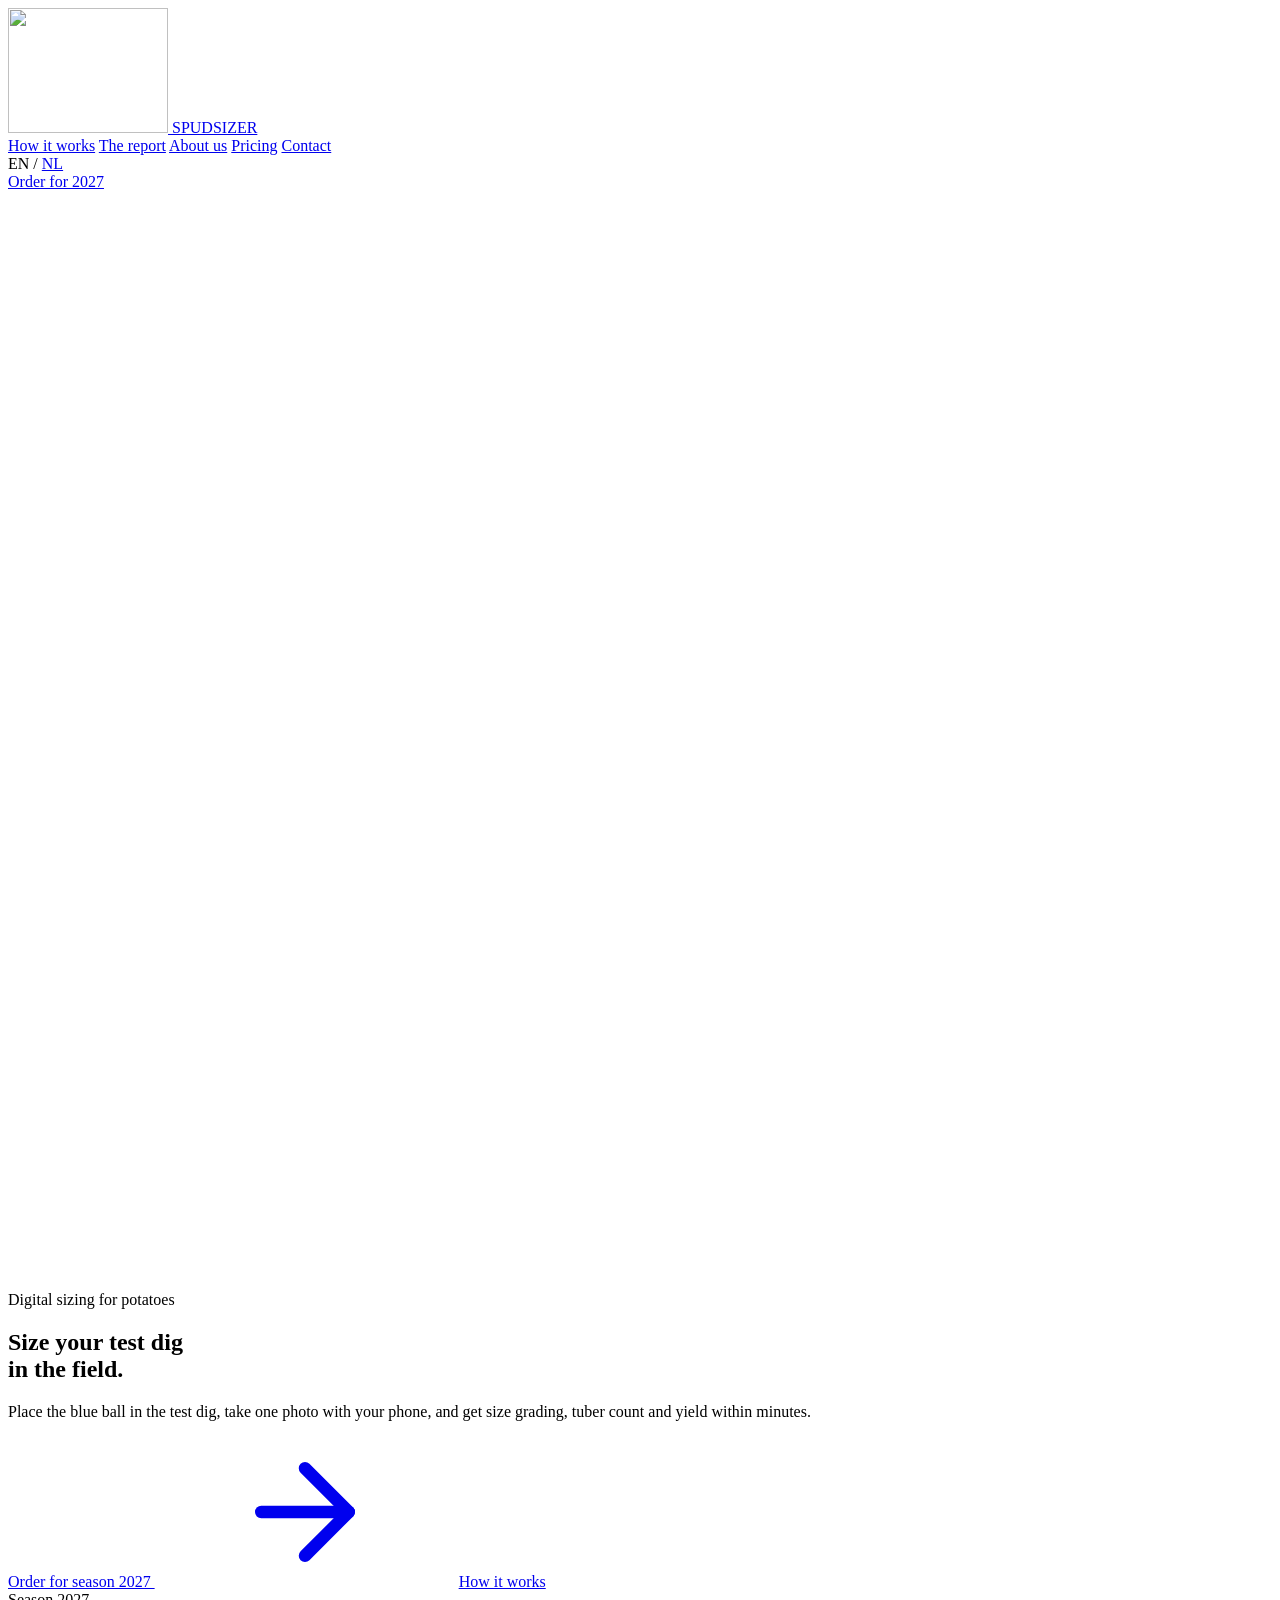
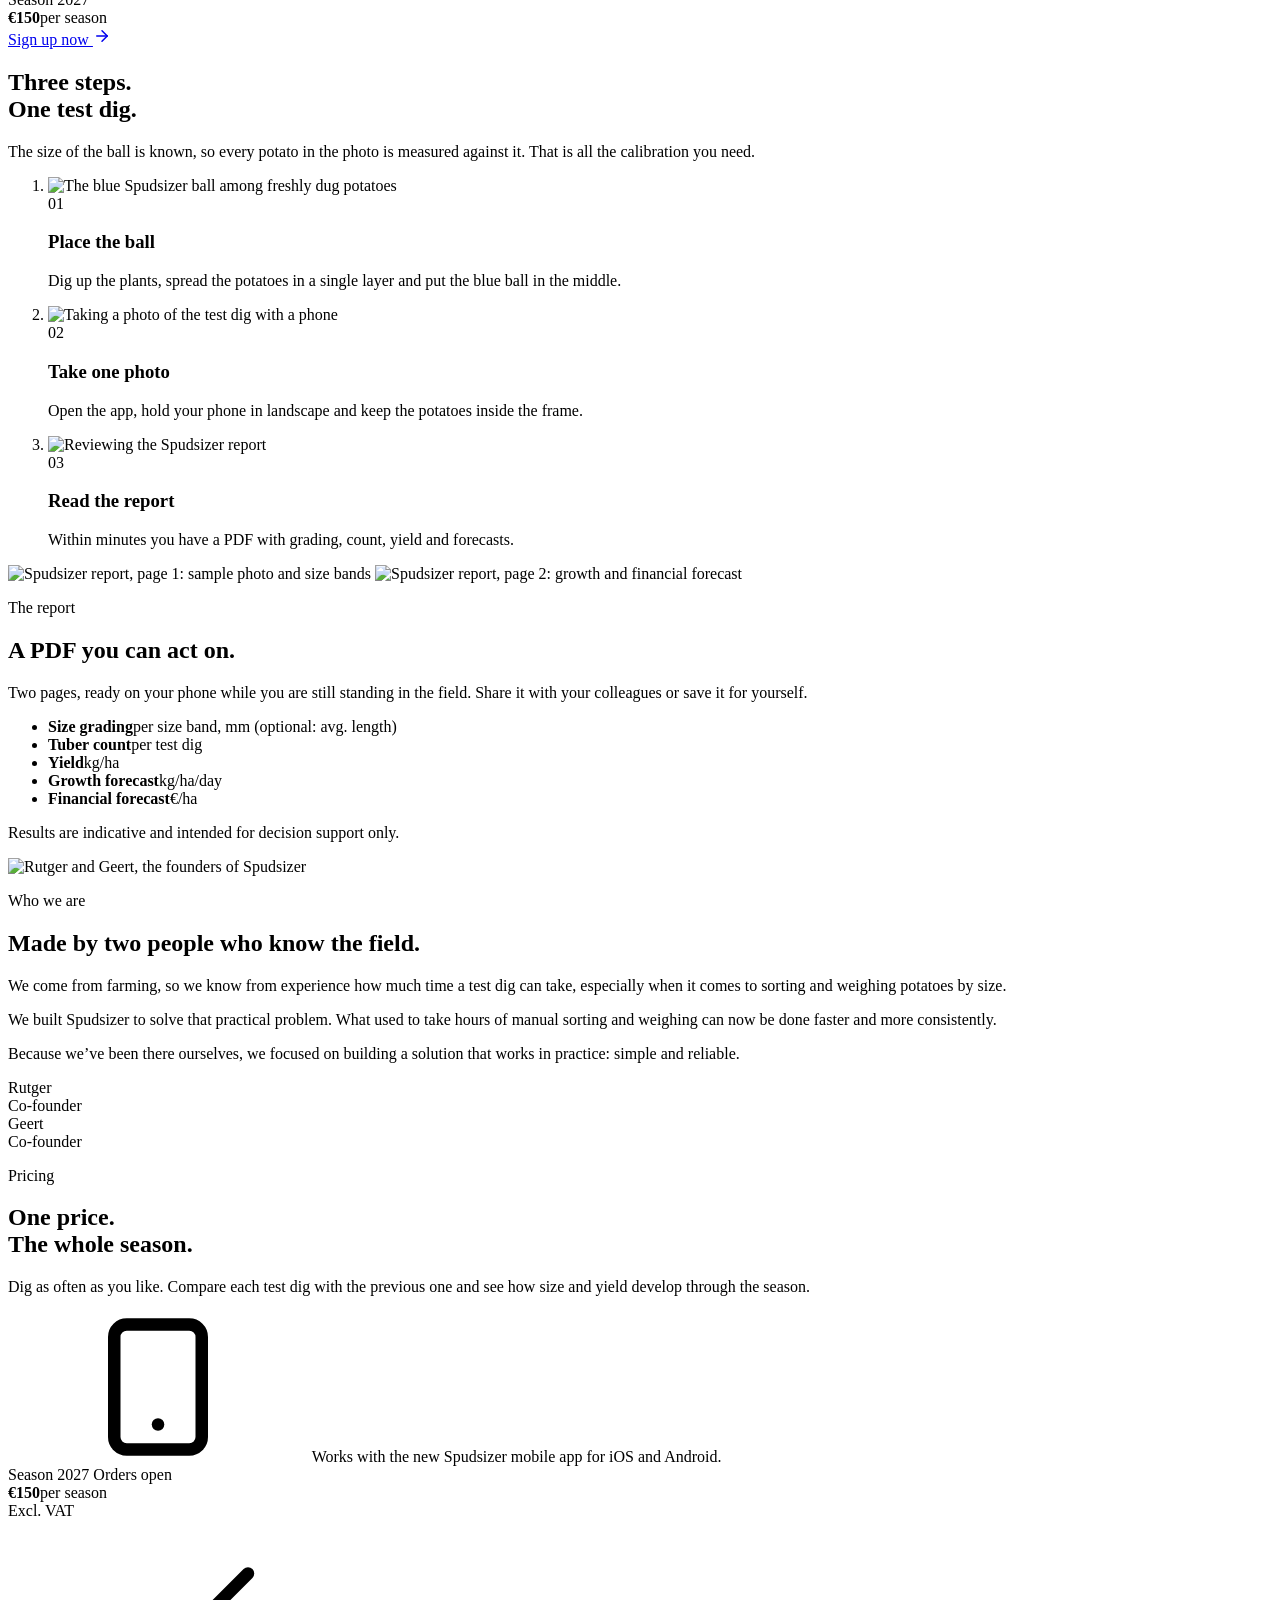
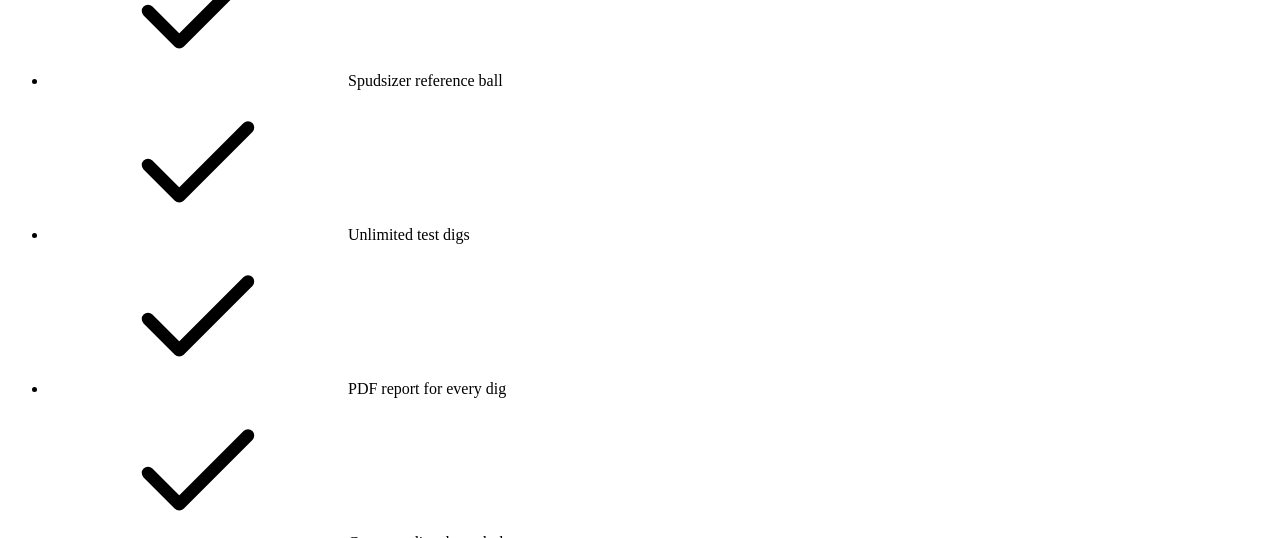
==== index.html @ 6cf3e91f "Added web files unzipped" ====
<!DOCTYPE html>
<html lang="en">
<head>
<meta charset="utf-8">
<meta name="viewport" content="width=device-width, initial-scale=1">
<title>Spudsizer – Size your test dig in the field</title>
<meta name="description" content="Place the blue ball in the test dig, take one photo with your phone, and get size grading, tuber count and yield within minutes. €150 per season.">
<link rel="canonical" href="https://www.spudsizer.com/">
<meta name="theme-color" content="#0B1C2D">

<!-- Link previews (WhatsApp, LinkedIn, etc.) -->
<meta property="og:type" content="website">
<meta property="og:url" content="https://www.spudsizer.com/">
<meta property="og:title" content="Spudsizer – Size your test dig in the field">
<meta property="og:description" content="One photo with the blue ball gives you size grading, tuber count and yield within minutes.">
<meta property="og:image" content="https://www.spudsizer.com/assets/og-image.jpg">
<meta name="twitter:card" content="summary_large_image">

<link rel="icon" type="image/png" href="favicon.png">
<link rel="apple-touch-icon" href="apple-touch-icon.png">

<link rel="preload" href="assets/fonts/poppins-extrabold.woff2" as="font" type="font/woff2" crossorigin>
<link rel="preload" href="assets/fonts/poppins-regular.woff2" as="font" type="font/woff2" crossorigin>
<link rel="preload" as="image" href="assets/img/hero-balls-in-field.webp" imagesrcset="assets/img/hero-balls-in-field-800.webp 800w, assets/img/hero-balls-in-field.webp 1616w" imagesizes="100vw">
<link rel="stylesheet" href="assets/css/site.css">

<!-- Cloudflare Turnstile (bot check on the sign-up form) -->
<script src="https://challenges.cloudflare.com/turnstile/v0/api.js?render=explicit&onload=onTurnstileLoad" async defer></script>
<script src="assets/js/site.js" defer></script>
</head>
<body>

<!-- Icons (Lucide) -->
<svg width="0" height="0" style="position:absolute" aria-hidden="true">
  <symbol id="i-arrow-right" viewBox="0 0 24 24" fill="none" stroke="currentColor" stroke-width="2" stroke-linecap="round" stroke-linejoin="round"><path d="M5 12h14"/><path d="m12 5 7 7-7 7"/></symbol>
  <symbol id="i-check" viewBox="0 0 24 24" fill="none" stroke="currentColor" stroke-width="2" stroke-linecap="round" stroke-linejoin="round"><path d="M20 6 9 17l-5-5"/></symbol>
  <symbol id="i-mail" viewBox="0 0 24 24" fill="none" stroke="currentColor" stroke-width="2" stroke-linecap="round" stroke-linejoin="round"><path d="m22 7-8.991 5.727a2 2 0 0 1-2.009 0L2 7"/><rect x="2" y="4" width="20" height="16" rx="2"/></symbol>
  <symbol id="i-phone" viewBox="0 0 24 24" fill="none" stroke="currentColor" stroke-width="2" stroke-linecap="round" stroke-linejoin="round"><path d="M13.832 16.568a1 1 0 0 0 1.213-.303l.355-.465A2 2 0 0 1 17 15h3a2 2 0 0 1 2 2v3a2 2 0 0 1-2 2A18 18 0 0 1 2 4a2 2 0 0 1 2-2h3a2 2 0 0 1 2 2v3a2 2 0 0 1-.8 1.6l-.468.351a1 1 0 0 0-.292 1.233 14 14 0 0 0 6.392 6.384"/></symbol>
  <symbol id="i-smartphone" viewBox="0 0 24 24" fill="none" stroke="currentColor" stroke-width="2" stroke-linecap="round" stroke-linejoin="round"><rect width="14" height="20" x="5" y="2" rx="2" ry="2"/><path d="M12 18h.01"/></symbol>
</svg>

<header class="site-header">
  <div class="container">
    <a href="#top" class="logo" aria-label="Spudsizer home">
      <img src="assets/img/logo-mark.webp" alt="" width="160" height="125">
      <span class="logo-word">SPUDSIZER</span>
    </a>
    <nav class="site-nav" aria-label="Main">
      <div class="nav-links">
        <a href="#how">How it works</a>
        <a href="#report">The report</a>
        <a href="#about">About us</a>
        <a href="#pricing">Pricing</a>
        <a href="#signup">Contact</a>
      </div>
      <div class="nav-actions">
        <div class="lang">
          <span aria-current="true">EN</span>
          <span class="sep" aria-hidden="true">/</span>
          <a href="https://spudsizer.nl" hreflang="nl" lang="nl">NL</a>
        </div>
        <a href="#pricing" class="btn btn-primary header-cta">Order for 2027</a>
      </div>
    </nav>
  </div>
</header>

<main>
  <section id="top" class="hero">
    <img class="hero-img"
         src="assets/img/hero-balls-in-field.webp"
         srcset="assets/img/hero-balls-in-field-800.webp 800w, assets/img/hero-balls-in-field.webp 1616w"
         sizes="100vw" width="1616" height="1080" fetchpriority="high"
         alt="Spudsizer reference balls in a test dig next to a phone and spade">
    <div class="hero-shade"></div>
    <div class="container hero-content">
      <p class="eyebrow">Digital sizing for potatoes</p>
      <h1>Size your test dig<br>in the field.</h1>
      <p class="hero-text">Place the blue ball in the test dig, take one photo with your phone, and get size grading, tuber count and yield within minutes.</p>
      <div class="hero-ctas">
        <a href="#pricing" class="btn btn-primary btn-lg">Order for season 2027 <svg class="icon"><use href="#i-arrow-right"/></svg></a>
        <a href="#how" class="btn btn-light btn-lg">How it works</a>
      </div>
    </div>
    <div class="price-tag">
      <div>
        <div class="price-tag-label">Season 2027</div>
        <div class="price-tag-amount"><strong>€150</strong><span>per season</span></div>
      </div>
      <a href="#signup">Sign up now <svg class="icon" style="width:18px;height:18px"><use href="#i-arrow-right"/></svg></a>
    </div>
  </section>

  <section id="how" class="section">
    <div class="container">
      <div class="how-head">
        <h2 class="h2">Three steps.<br>One test dig.</h2>
        <p class="lead">The size of the ball is known, so every potato in the photo is measured against it. That is all the calibration you need.</p>
      </div>
      <ol class="steps">
        <li class="step">
          <div class="step-img"><img src="assets/img/step-place-the-ball.webp" width="1000" height="1414" loading="lazy" style="object-position:center 55%" alt="The blue Spudsizer ball among freshly dug potatoes"></div>
          <div class="step-body">
            <span class="step-num">01</span>
            <div>
              <h3>Place the ball</h3>
              <p>Dig up the plants, spread the potatoes in a single layer and put the blue ball in the middle.</p>
            </div>
          </div>
        </li>
        <li class="step">
          <div class="step-img"><img src="assets/img/step-take-photo.webp" width="1000" height="668" loading="lazy" style="object-position:center 40%" alt="Taking a photo of the test dig with a phone"></div>
          <div class="step-body">
            <span class="step-num">02</span>
            <div>
              <h3>Take one photo</h3>
              <p>Open the app, hold your phone in landscape and keep the potatoes inside the frame.</p>
            </div>
          </div>
        </li>
        <li class="step">
          <div class="step-img"><img src="assets/img/step-read-report.webp" width="1000" height="669" loading="lazy" style="object-position:center 40%" alt="Reviewing the Spudsizer report"></div>
          <div class="step-body">
            <span class="step-num">03</span>
            <div>
              <h3>Read the report</h3>
              <p>Within minutes you have a PDF with grading, count, yield and forecasts.</p>
            </div>
          </div>
        </li>
      </ol>
    </div>
  </section>

  <section id="report" class="section section-grey">
    <div class="container split">
      <div class="report-pages">
        <img src="assets/img/report-page-1.webp" width="900" height="1273" loading="lazy" alt="Spudsizer report, page 1: sample photo and size bands">
        <img src="assets/img/report-page-2.webp" width="900" height="1273" loading="lazy" alt="Spudsizer report, page 2: growth and financial forecast">
      </div>
      <div class="report-copy">
        <p class="eyebrow">The report</p>
        <h2 class="h2">A PDF you can act on.</h2>
        <p class="lead">Two pages, ready on your phone while you are still standing in the field. Share it with your colleagues or save it for yourself.</p>
        <ul class="report-list">
          <li><strong>Size grading</strong><span>per size band, mm (optional: avg. length)</span></li>
          <li><strong>Tuber count</strong><span>per test dig</span></li>
          <li><strong>Yield</strong><span>kg/ha</span></li>
          <li><strong>Growth forecast</strong><span>kg/ha/day</span></li>
          <li><strong>Financial forecast</strong><span>€/ha</span></li>
        </ul>
        <p class="disclaimer">Results are indicative and intended for decision support only.</p>
      </div>
    </div>
  </section>

  <section id="about" class="section">
    <div class="container split">
      <div class="about-photo">
        <img src="assets/img/about-rutger-geert.webp" width="1152" height="770" loading="lazy" alt="Rutger and Geert, the founders of Spudsizer">
      </div>
      <div class="about-copy">
        <p class="eyebrow">Who we are</p>
        <h2 class="h2">Made by two people who know the field.</h2>
        <div class="lead">
          <p>We come from farming, so we know from experience how much time a test dig can take, especially when it comes to sorting and weighing potatoes by size.</p>
          <p>We built Spudsizer to solve that practical problem. What used to take hours of manual sorting and weighing can now be done faster and more consistently.</p>
          <p>Because we’ve been there ourselves, we focused on building a solution that works in practice: simple and reliable.</p>
        </div>
        <div class="founders">
          <div><div class="founder-name">Rutger</div><div class="founder-role">Co-founder</div></div>
          <div><div class="founder-name">Geert</div><div class="founder-role">Co-founder</div></div>
        </div>
      </div>
    </div>
  </section>

  <section id="pricing" class="section section-navy">
    <div class="container pricing-grid">
      <div class="pricing-intro">
        <div>
          <p class="eyebrow">Pricing</p>
          <h2 class="h2">One price.<br>The whole season.</h2>
          <p class="lead">Dig as often as you like. Compare each test dig with the previous one and see how size and yield develop through the season.</p>
        </div>
        <div class="app-note">
          <svg class="icon"><use href="#i-smartphone"/></svg>
          <span>Works with the new Spudsizer mobile app for iOS and Android.</span>
        </div>
      </div>
      <div class="price-card">
        <div class="price-card-top">
          <span class="price-card-season">Season 2027</span>
          <span class="badge">Orders open</span>
        </div>
        <div class="price-card-amount"><strong>€150</strong><span>per season</span></div>
        <div class="vat">Excl. VAT</div>
        <ul class="perks">
          <li><span class="tick"><svg class="icon"><use href="#i-check"/></svg></span>Spudsizer reference ball</li>
          <li><span class="tick"><svg class="icon"><use href="#i-check"/></svg></span>Unlimited test digs</li>
          <li><span class="tick"><svg class="icon"><use href="#i-check"/></svg></span>PDF report for every dig</li>
          <li><span class="tick"><svg class="icon"><use href="#i-check"/></svg></span>Compare digs through the season</li>
        </ul>
        <a href="#signup" class="btn btn-primary btn-lg">Order for season 2027 <svg class="icon"><use href="#i-arrow-right"/></svg></a>
      </div>
    </div>
  </section>

  <section id="signup" class="section">
    <div class="container signup-grid">
      <div class="signup-copy">
        <p class="eyebrow">Sign up</p>
        <h2 class="h2">Leave your details. We'll call you.</h2>
        <p class="lead">Fill in the form to order for season 2027 or to ask a question first. We get back to you within two working days.</p>
        <div class="contact-links">
          <a href="mailto:info@spudsizer.nl"><span class="round-icon"><svg class="icon"><use href="#i-mail"/></svg></span>info@spudsizer.nl</a>
          <a href="tel:+31683628932"><span class="round-icon"><svg class="icon"><use href="#i-phone"/></svg></span>+31 6 83628932</a>
        </div>
      </div>

      <div class="form-panel">
        <form id="lead-form" class="lead-form" novalidate>
          <div class="field-row">
            <div class="field"><label for="f-name">Name</label><input id="f-name" name="name" type="text" autocomplete="name" placeholder="Jan de Vries" required></div>
            <div class="field"><label for="f-company">Farm or company</label><input id="f-company" name="company" type="text" autocomplete="organization" placeholder="De Vries Akkerbouw"></div>
            <div class="field"><label for="f-phone">Phone</label><input id="f-phone" name="phone" type="tel" autocomplete="tel" inputmode="tel" placeholder="+31 6 12345678"></div>
            <div class="field"><label for="f-email">Email</label><input id="f-email" name="email" type="email" autocomplete="email" inputmode="email" placeholder="jan@example.com" required></div>
          </div>
          <div class="field"><label for="f-message">Message (optional)</label><textarea id="f-message" name="message" rows="4" placeholder="Number of seasons, questions, best time to call"></textarea></div>

          <!-- Honeypot: hidden from people, bots fill it in -->
          <div class="hp-field" aria-hidden="true"><label for="f-website">Website</label><input id="f-website" name="website" type="text" tabindex="-1" autocomplete="off"></div>

          <!-- Turnstile checkbox is rendered here -->
          <div id="turnstile" class="turnstile-box"></div>

          <button type="submit" class="btn btn-primary submit-btn">Send <svg class="icon"><use href="#i-arrow-right"/></svg></button>
          <p class="form-error" role="alert"></p>
          <p class="privacy-note">We only use your details to contact you about Spudsizer.</p>
        </form>

        <div id="lead-thanks" class="thanks" hidden tabindex="-1">
          <span class="thanks-icon"><svg class="icon"><use href="#i-check"/></svg></span>
          <h3>Thank you.</h3>
          <p>We have received your details and will contact you within two working days.</p>
        </div>
      </div>
    </div>
  </section>
</main>

<footer class="site-footer">
  <div class="container">
    <div class="footer-top">
      <a href="#top" class="logo" aria-label="Spudsizer home">
        <img src="assets/img/logo-mark.webp" alt="" width="160" height="125" loading="lazy">
        <span><span class="logo-word" style="display:block">SPUDSIZER</span><span class="logo-tagline" style="display:block">Fast field sizing</span></span>
      </a>
      <nav class="footer-links" aria-label="Footer">
        <a href="#how">How it works</a>
        <a href="#report">The report</a>
        <a href="#about">About us</a>
        <a href="#pricing">Pricing</a>
        <a href="#signup">Contact</a>
        <a href="https://spudsizer.nl" hreflang="nl" lang="nl">Nederlands</a>
      </nav>
    </div>
    <div class="footer-bottom">
      <span>© 2026 Spudsizer · Digital sizing for seed potatoes</span>
      <a href="mailto:info@spudsizer.nl">info@spudsizer.nl</a>
    </div>
  </div>
</footer>

</body>
</html>
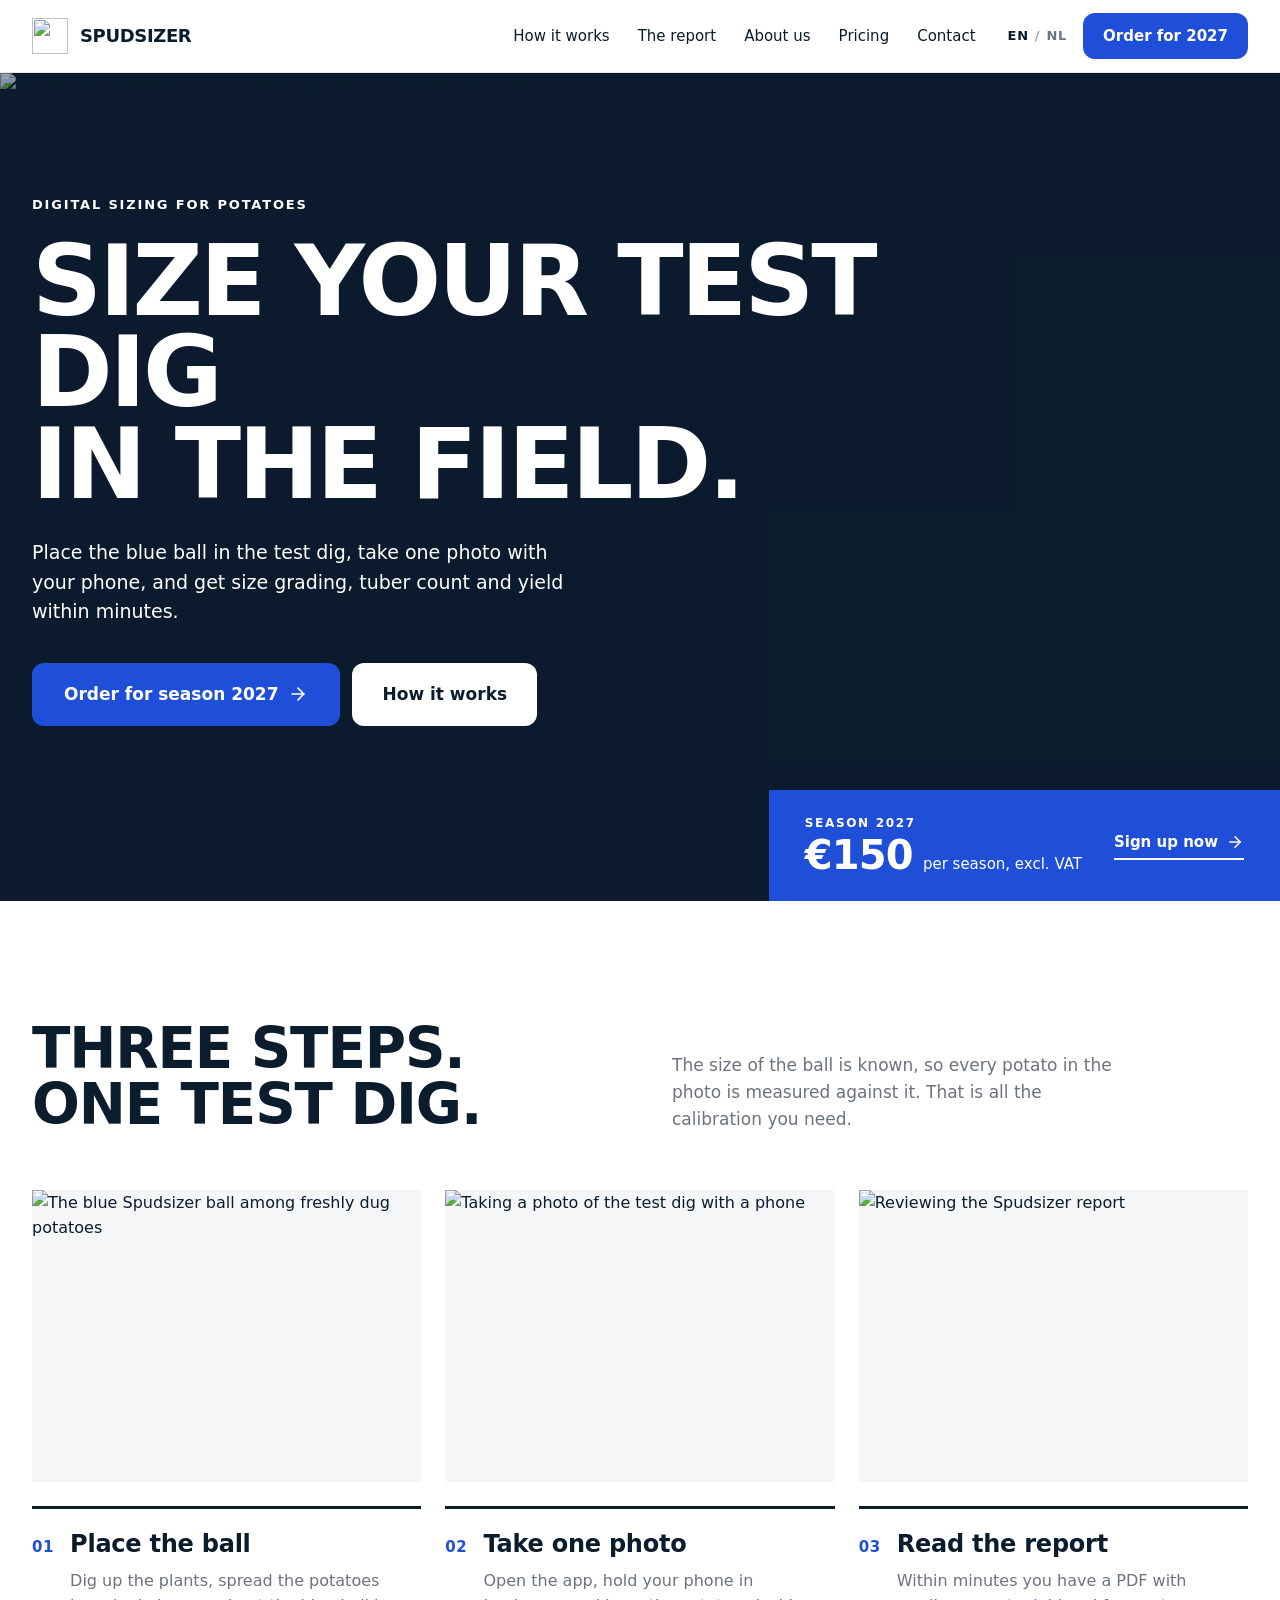
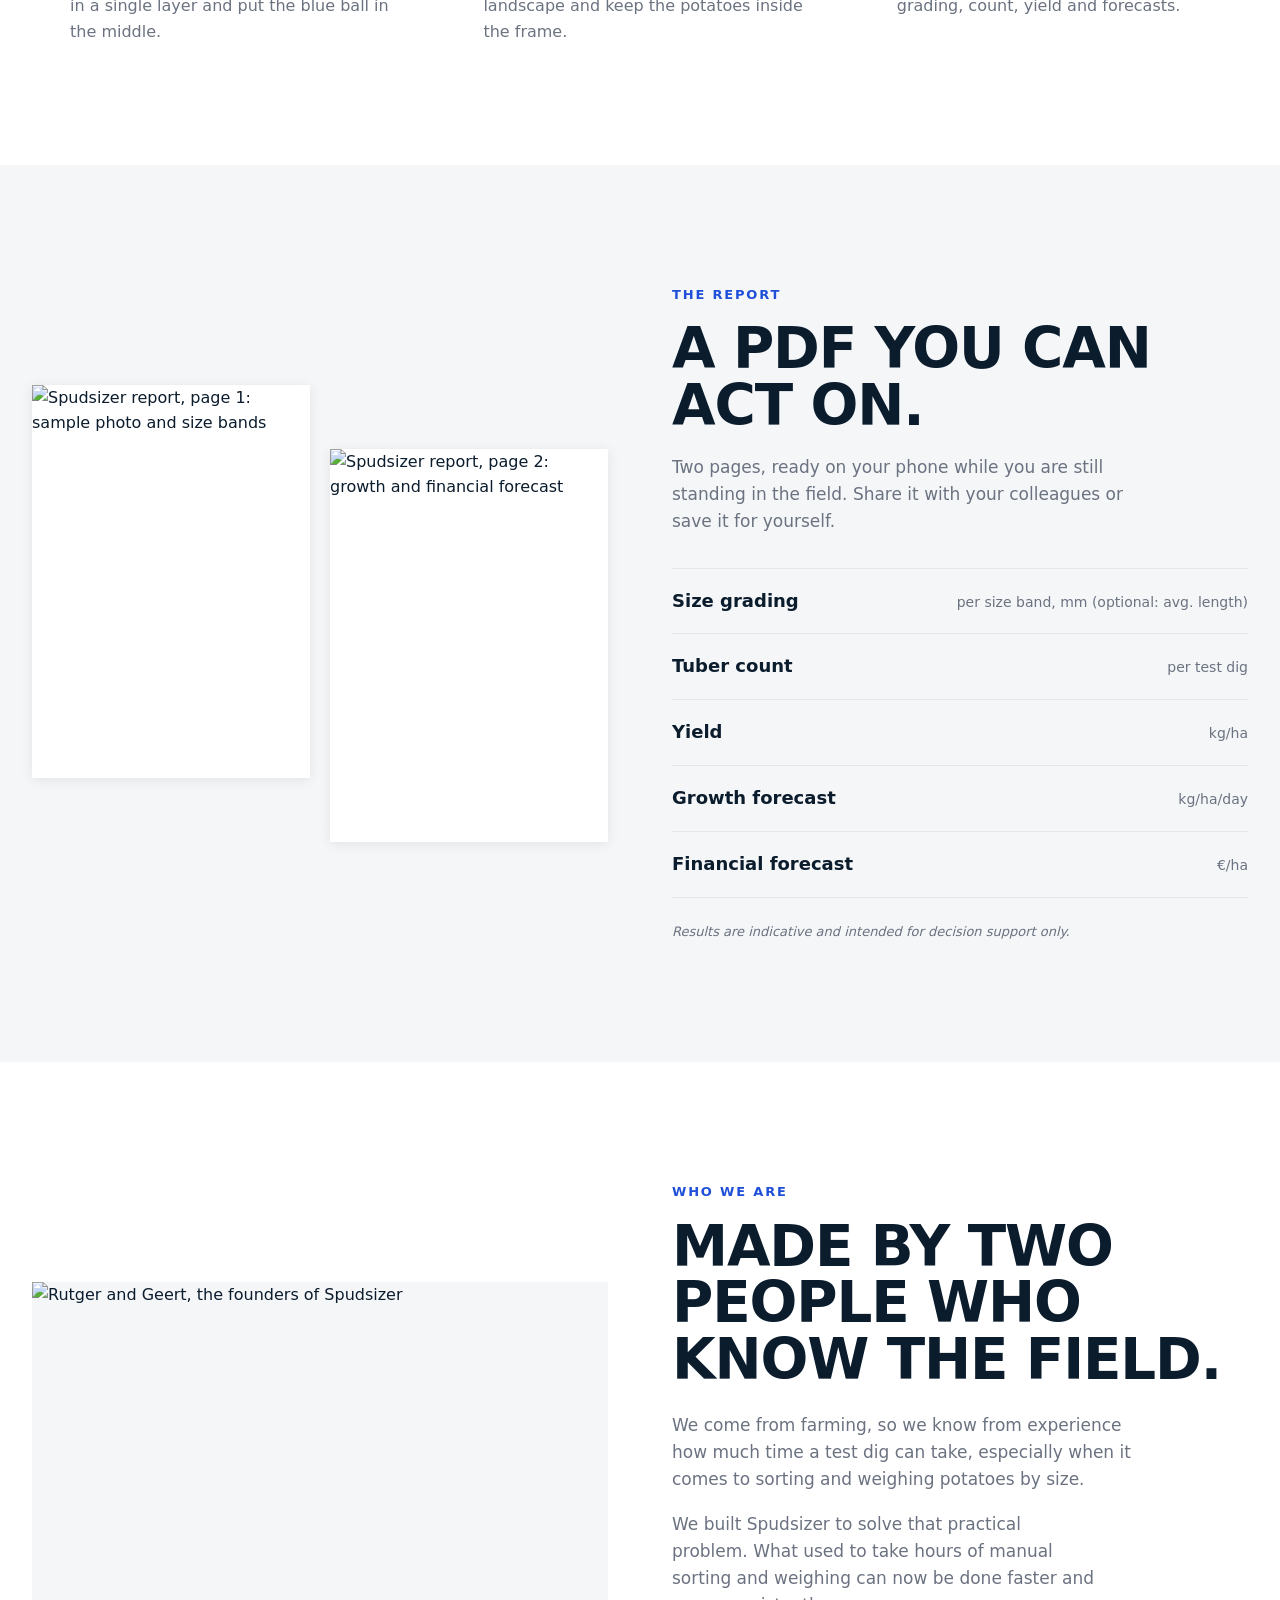
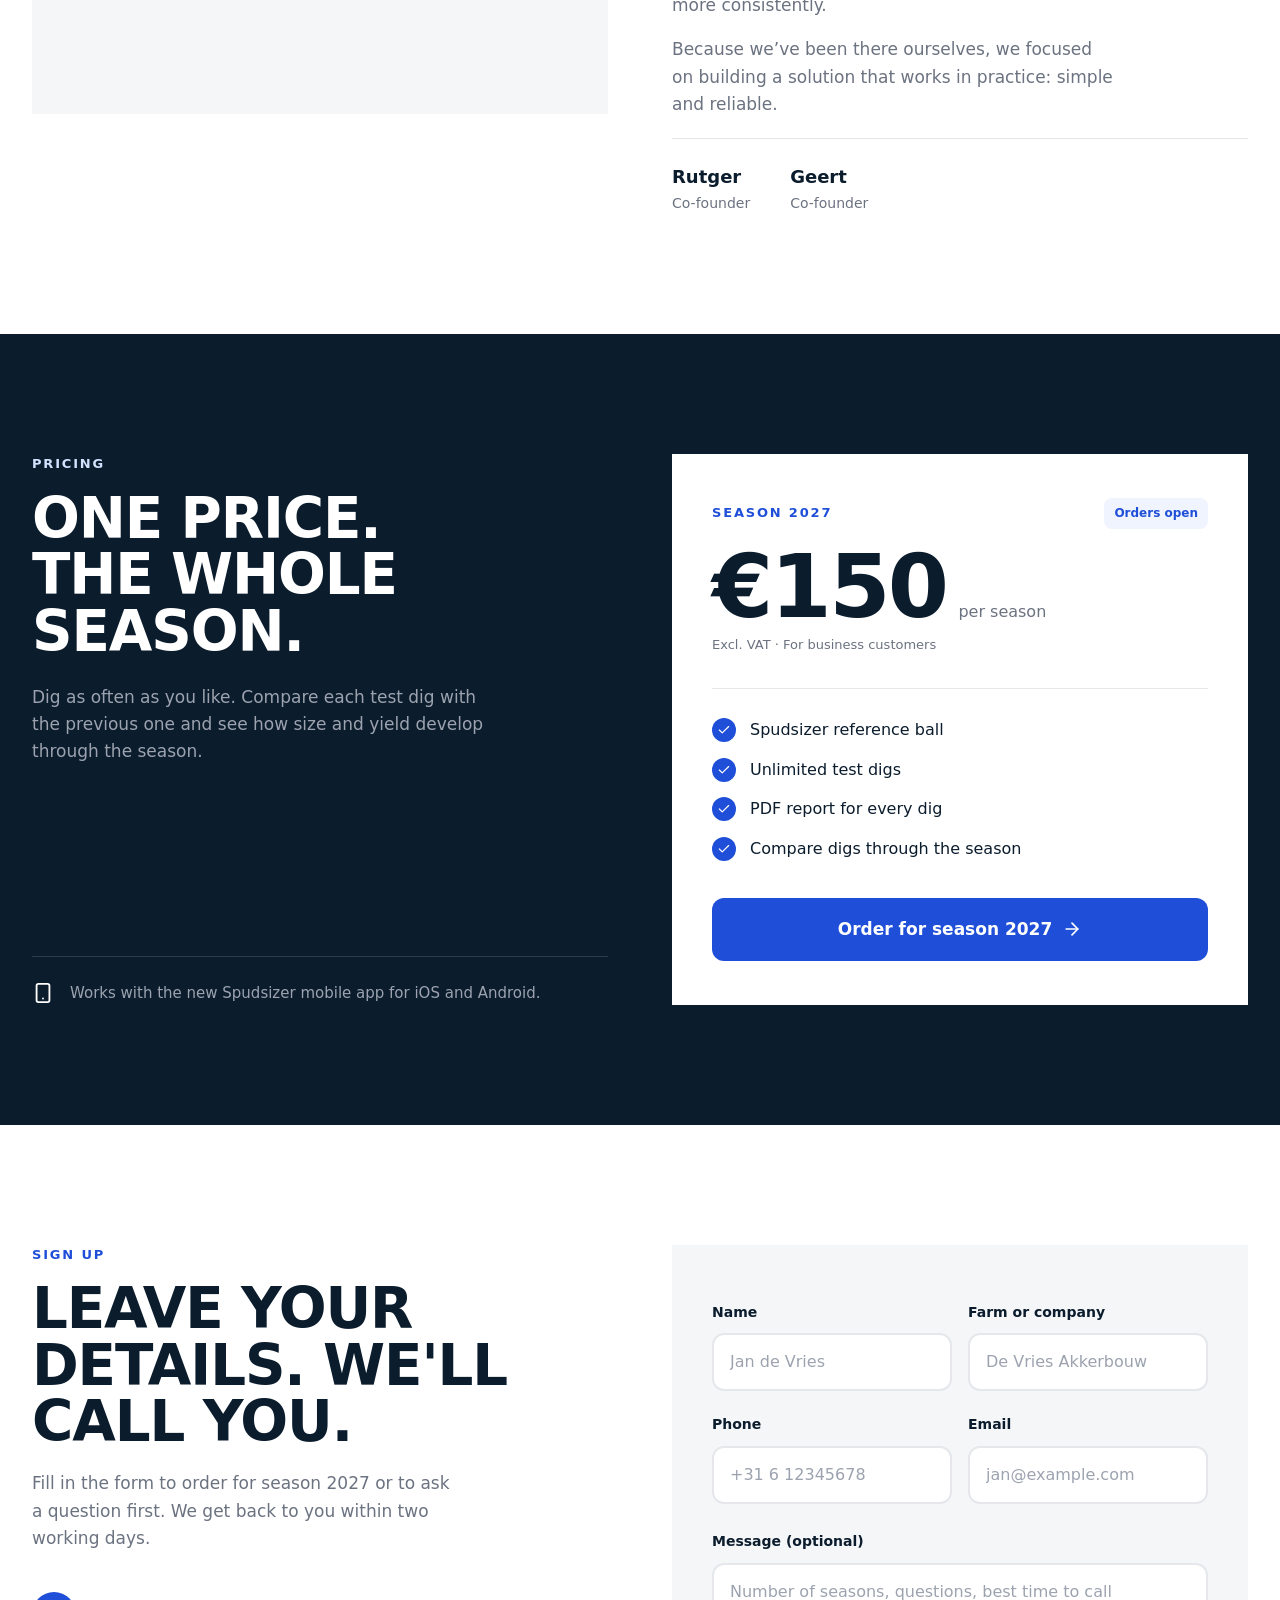
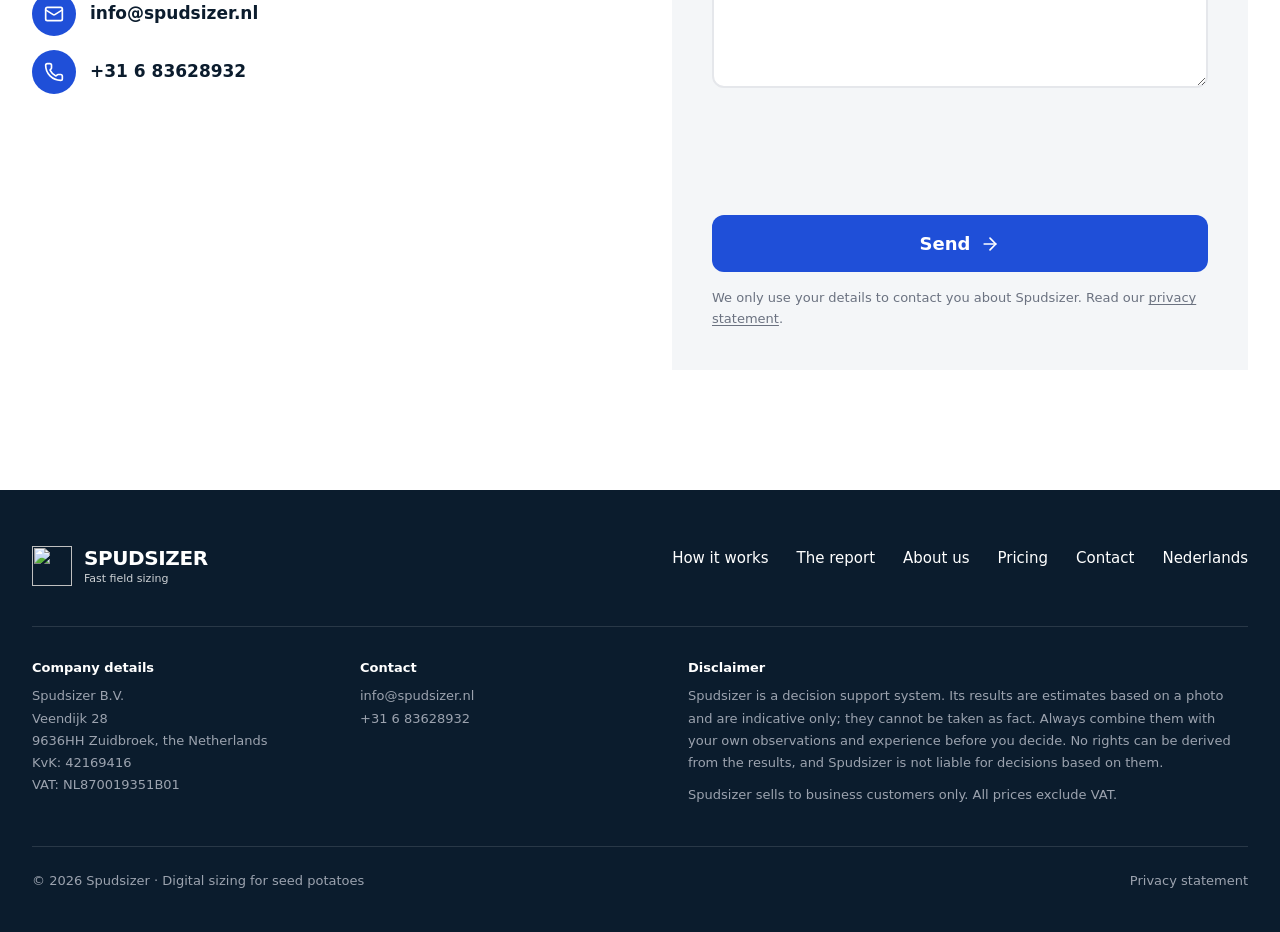
==== commit 5e0fa3a6: "Added information as required by Law and dutch site privacy statement Kvk nr BTW id disclaimer" ====
--- a/index.html
+++ b/index.html
@@ -4,9 +4,23 @@
 <meta charset="utf-8">
 <meta name="viewport" content="width=device-width, initial-scale=1">
 <title>Spudsizer – Size your test dig in the field</title>
-<meta name="description" content="Place the blue ball in the test dig, take one photo with your phone, and get size grading, tuber count and yield within minutes. €150 per season.">
+<meta name="description" content="Place the blue ball in the test dig, take one photo with your phone, and get size grading, tuber count and yield within minutes. €150 per season, excl. VAT.">
 <link rel="canonical" href="https://www.spudsizer.com/">
+<link rel="alternate" hreflang="en" href="https://www.spudsizer.com/">
+<link rel="alternate" hreflang="nl" href="https://www.spudsizer.com/nl/">
+<link rel="alternate" hreflang="x-default" href="https://www.spudsizer.com/">
 <meta name="theme-color" content="#0B1C2D">
+<script>
+  // Visitors whose browser is set to Dutch go to the Dutch page,
+  // unless they chose English before (stored when they click EN).
+  (function () {
+    try {
+      if (localStorage.getItem("ss-lang") === "en") return;
+      var l = (navigator.languages && navigator.languages[0]) || navigator.language || "";
+      if (/^nl\b/i.test(l)) location.replace("nl/" + location.hash);
+    } catch (e) {}
+  })();
+</script>
 
 <!-- Link previews (WhatsApp, LinkedIn, etc.) -->
 <meta property="og:type" content="website">
@@ -16,16 +30,15 @@
 <meta property="og:image" content="https://www.spudsizer.com/assets/og-image.jpg">
 <meta name="twitter:card" content="summary_large_image">
 
-<link rel="icon" type="image/png" href="favicon.png">
-<link rel="apple-touch-icon" href="apple-touch-icon.png">
+<link rel="icon" type="image/png" href="assets/img/favicon.png">
+<link rel="apple-touch-icon" href="assets/img/apple-touch-icon.png">
 
 <link rel="preload" href="assets/fonts/poppins-extrabold.woff2" as="font" type="font/woff2" crossorigin>
 <link rel="preload" href="assets/fonts/poppins-regular.woff2" as="font" type="font/woff2" crossorigin>
 <link rel="preload" as="image" href="assets/img/hero-balls-in-field.webp" imagesrcset="assets/img/hero-balls-in-field-800.webp 800w, assets/img/hero-balls-in-field.webp 1616w" imagesizes="100vw">
 <link rel="stylesheet" href="assets/css/site.css">
 
-<!-- Cloudflare Turnstile (bot check on the sign-up form) -->
-<script src="https://challenges.cloudflare.com/turnstile/v0/api.js?render=explicit&onload=onTurnstileLoad" async defer></script>
+<script src="assets/js/config.js" defer></script>
 <script src="assets/js/site.js" defer></script>
 </head>
 <body>
@@ -57,7 +70,7 @@
         <div class="lang">
           <span aria-current="true">EN</span>
           <span class="sep" aria-hidden="true">/</span>
-          <a href="https://spudsizer.nl" hreflang="nl" lang="nl">NL</a>
+          <a href="nl/" hreflang="nl" lang="nl" data-lang="nl">NL</a>
         </div>
         <a href="#pricing" class="btn btn-primary header-cta">Order for 2027</a>
       </div>
@@ -85,7 +98,7 @@
     <div class="price-tag">
       <div>
         <div class="price-tag-label">Season 2027</div>
-        <div class="price-tag-amount"><strong>€150</strong><span>per season</span></div>
+        <div class="price-tag-amount"><strong>€150</strong><span>per season, excl. VAT</span></div>
       </div>
       <a href="#signup">Sign up now <svg class="icon" style="width:18px;height:18px"><use href="#i-arrow-right"/></svg></a>
     </div>
@@ -194,7 +207,7 @@
           <span class="badge">Orders open</span>
         </div>
         <div class="price-card-amount"><strong>€150</strong><span>per season</span></div>
-        <div class="vat">Excl. VAT</div>
+        <div class="vat">Excl. VAT · For business customers</div>
         <ul class="perks">
           <li><span class="tick"><svg class="icon"><use href="#i-check"/></svg></span>Spudsizer reference ball</li>
           <li><span class="tick"><svg class="icon"><use href="#i-check"/></svg></span>Unlimited test digs</li>
@@ -228,6 +241,8 @@
           </div>
           <div class="field"><label for="f-message">Message (optional)</label><textarea id="f-message" name="message" rows="4" placeholder="Number of seasons, questions, best time to call"></textarea></div>
 
+          <input type="hidden" name="language" value="en">
+
           <!-- Honeypot: hidden from people, bots fill it in -->
           <div class="hp-field" aria-hidden="true"><label for="f-website">Website</label><input id="f-website" name="website" type="text" tabindex="-1" autocomplete="off"></div>
 
@@ -236,7 +251,7 @@
 
           <button type="submit" class="btn btn-primary submit-btn">Send <svg class="icon"><use href="#i-arrow-right"/></svg></button>
           <p class="form-error" role="alert"></p>
-          <p class="privacy-note">We only use your details to contact you about Spudsizer.</p>
+          <p class="privacy-note">We only use your details to contact you about Spudsizer. Read our <a href="privacy/">privacy statement</a>.</p>
         </form>
 
         <div id="lead-thanks" class="thanks" hidden tabindex="-1">
@@ -262,12 +277,27 @@
         <a href="#about">About us</a>
         <a href="#pricing">Pricing</a>
         <a href="#signup">Contact</a>
-        <a href="https://spudsizer.nl" hreflang="nl" lang="nl">Nederlands</a>
+        <a href="nl/" hreflang="nl" lang="nl" data-lang="nl">Nederlands</a>
       </nav>
+    </div>
+    <div class="footer-legal">
+      <div>
+        <h2>Company details</h2>
+        <p>Spudsizer B.V.<br>Veendijk 28<br>9636HH Zuidbroek, the Netherlands<br>KvK: 42169416<br>VAT: NL870019351B01<br></p>
+      </div>
+      <div>
+        <h2>Contact</h2>
+        <p><a href="mailto:info@spudsizer.nl">info@spudsizer.nl</a><br><a href="tel:+31683628932">+31 6 83628932</a></p>
+      </div>
+      <div class="footer-disclaimer">
+        <h2>Disclaimer</h2>
+        <p>Spudsizer is a decision support system. Its results are estimates based on a photo and are indicative only; they cannot be taken as fact. Always combine them with your own observations and experience before you decide. No rights can be derived from the results, and Spudsizer is not liable for decisions based on them.</p>
+        <p>Spudsizer sells to business customers only. All prices exclude VAT.</p>
+      </div>
     </div>
     <div class="footer-bottom">
       <span>© 2026 Spudsizer · Digital sizing for seed potatoes</span>
-      <a href="mailto:info@spudsizer.nl">info@spudsizer.nl</a>
+      <a href="privacy/">Privacy statement</a>
     </div>
   </div>
 </footer>
--- a/assets/css/site.css
+++ b/assets/css/site.css
@@ -0,0 +1,252 @@
+/* Spudsizer homepage – built from the Claude Design file "Spudsizer Home" */
+
+/* ---------- Fonts (Poppins, self-hosted) ---------- */
+@font-face{font-family:"Poppins";src:url("../fonts/poppins-regular.woff2") format("woff2");font-weight:400;font-style:normal;font-display:swap}
+@font-face{font-family:"Poppins";src:url("../fonts/poppins-italic.woff2") format("woff2");font-weight:400;font-style:italic;font-display:swap}
+@font-face{font-family:"Poppins";src:url("../fonts/poppins-medium.woff2") format("woff2");font-weight:500;font-style:normal;font-display:swap}
+@font-face{font-family:"Poppins";src:url("../fonts/poppins-semibold.woff2") format("woff2");font-weight:600;font-style:normal;font-display:swap}
+@font-face{font-family:"Poppins";src:url("../fonts/poppins-bold.woff2") format("woff2");font-weight:700;font-style:normal;font-display:swap}
+@font-face{font-family:"Poppins";src:url("../fonts/poppins-extrabold.woff2") format("woff2");font-weight:800;font-style:normal;font-display:swap}
+
+/* ---------- Design tokens (Spudsizer design system) ---------- */
+:root{
+  --ss-blue:#1F4FD8;
+  --ss-blue-pressed:#1a42b8;
+  --ss-blue-100:#F0F4FF;
+  --ss-blue-200:#D4E1FF;
+  --ss-navy:#0B1C2D;
+  --ss-green:#2ED47A;
+  --ss-field-grey:#F4F6F8;
+  --ss-neutral:#6B7280;
+  --ss-grey-300:#E5E7EB;
+  --ss-grey-400:#9CA3AF;
+  --ss-error:#DC2626;
+  --font-sans:"Poppins",-apple-system,BlinkMacSystemFont,system-ui,sans-serif;
+  --header-h:72px;
+  --gutter:32px;
+}
+
+/* ---------- Base ---------- */
+*,*::before,*::after{box-sizing:border-box}
+html{scroll-behavior:smooth}
+body{margin:0;background:#fff;font-family:var(--font-sans);color:var(--ss-navy);line-height:1.6;-webkit-font-smoothing:antialiased}
+img{max-width:100%}
+a{color:var(--ss-blue);text-decoration:none}
+a:hover{color:var(--ss-blue-pressed)}
+:focus-visible{outline:3px solid var(--ss-blue);outline-offset:3px}
+section[id]{scroll-margin-top:var(--header-h)}
+h1,h2,h3,p{margin:0}
+.icon{display:inline-block;flex-shrink:0;width:20px;height:20px}
+.visually-hidden{position:absolute!important;width:1px;height:1px;overflow:hidden;clip:rect(0 0 0 0);white-space:nowrap}
+.container{max-width:1280px;margin:0 auto;padding:0 var(--gutter)}
+
+/* Shared type */
+.eyebrow{margin:0 0 16px;font-size:13px;font-weight:600;letter-spacing:.14em;text-transform:uppercase;color:var(--ss-blue)}
+.h2{font-size:clamp(34px,4.4vw,60px);font-weight:800;line-height:1;letter-spacing:-.02em;text-transform:uppercase;color:var(--ss-navy)}
+.lead{font-size:17px;line-height:1.6;color:var(--ss-neutral);text-wrap:pretty}
+
+/* Buttons */
+.btn{display:inline-flex;align-items:center;justify-content:center;gap:10px;border-radius:12px;font-family:inherit;cursor:pointer;border:0;transition:background .2s,transform .2s,box-shadow .2s,color .2s}
+.btn-primary{background:var(--ss-blue);color:#fff}
+.btn-primary:hover{background:var(--ss-blue-pressed);color:#fff}
+.btn-light{background:#fff;color:var(--ss-navy)}
+.btn-light:hover{background:var(--ss-field-grey);color:var(--ss-navy)}
+.btn-lg{font-weight:700;font-size:17px;padding:18px 32px}
+
+/* ---------- Header ---------- */
+.site-header{position:sticky;top:0;z-index:20;background:#fff;border-bottom:1px solid var(--ss-grey-300)}
+.site-header .container{min-height:var(--header-h);display:flex;align-items:center;justify-content:space-between;gap:24px}
+.logo{display:flex;align-items:center;gap:12px;color:var(--ss-navy)}
+.logo:hover{color:var(--ss-navy)}
+.logo img{width:36px;height:36px;object-fit:contain;flex-shrink:0}
+.logo-word{font-size:18px;font-weight:700;letter-spacing:-.02em;line-height:1.2}
+.logo-tagline{font-size:11px;line-height:1.3;margin-top:2px}
+.site-nav{flex:1 1 0;min-width:0;display:flex;align-items:center;gap:32px;justify-content:flex-end}
+.nav-links{flex:1 1 0;min-width:0;height:24px;overflow:hidden;display:flex;gap:0 28px;font-size:15px;font-weight:500;line-height:24px;flex-wrap:wrap;justify-content:flex-end}
+.nav-links a{color:var(--ss-navy)}
+.nav-links a:hover{color:var(--ss-blue)}
+.nav-actions{display:flex;align-items:center;gap:16px;flex-shrink:0}
+.lang{display:flex;gap:6px;font-size:13px;font-weight:600;letter-spacing:.06em}
+.lang .sep{color:var(--ss-grey-400)}
+.lang a{color:var(--ss-neutral)}
+.lang a:hover{color:var(--ss-blue)}
+.header-cta{font-weight:600;font-size:15px;padding:11px 20px}
+
+/* ---------- Hero ---------- */
+.hero{position:relative;min-height:calc(100vh - var(--header-h));min-height:calc(100svh - var(--header-h));background:var(--ss-navy);overflow:hidden;display:flex;flex-direction:column;justify-content:flex-end}
+.hero-img{position:absolute;inset:0;width:100%;height:100%;object-fit:cover;object-position:center 60%;display:block}
+.hero-shade{position:absolute;inset:0;background:rgba(11,28,45,.38)}
+.hero-content{position:relative;width:100%;padding-top:120px}
+.hero-content .eyebrow{margin-bottom:20px;color:#fff}
+.hero h1{font-size:clamp(44px,7.6vw,112px);font-weight:800;line-height:.94;letter-spacing:-.03em;text-transform:uppercase;color:#fff;max-width:1000px}
+.hero-text{margin:28px 0 36px;font-size:19px;line-height:1.55;color:#fff;max-width:540px;text-wrap:pretty}
+.hero-ctas{display:flex;gap:12px;flex-wrap:wrap;margin-bottom:64px}
+.hero-ctas .btn-primary:hover{transform:translateY(-2px);box-shadow:0 8px 24px rgba(0,0,0,.2)}
+.hero-ctas .btn-light{font-weight:600;padding:18px 30px}
+.price-tag{position:relative;align-self:flex-end;background:var(--ss-blue);color:#fff;padding:24px 36px;display:flex;align-items:center;gap:32px;flex-wrap:wrap;max-width:100%}
+.price-tag-label{font-size:12px;font-weight:600;letter-spacing:.14em;text-transform:uppercase}
+.price-tag-amount{display:flex;align-items:baseline;gap:10px}
+.price-tag-amount strong{font-size:40px;font-weight:800;letter-spacing:-.02em;line-height:1.1}
+.price-tag-amount span{font-size:15px}
+.price-tag a{display:inline-flex;align-items:center;gap:8px;color:#fff;font-weight:600;font-size:15px;border-bottom:2px solid #fff;padding-bottom:4px}
+.price-tag a:hover{color:#fff;opacity:.8}
+
+/* ---------- How it works ---------- */
+.section{padding:120px 0}
+.section-grey{background:var(--ss-field-grey)}
+.section-navy{background:var(--ss-navy);color:#fff}
+.how-head{display:grid;grid-template-columns:repeat(auto-fit,minmax(min(100%,340px),1fr));gap:24px 64px;align-items:end;margin-bottom:56px}
+.how-head .lead{max-width:440px}
+.steps{display:grid;grid-template-columns:repeat(auto-fit,minmax(min(100%,300px),1fr));gap:40px 24px;margin:0;padding:0;list-style:none}
+.step{display:flex;flex-direction:column}
+.step-img{aspect-ratio:4/3;overflow:hidden;background:var(--ss-field-grey)}
+.step-img img{width:100%;height:100%;object-fit:cover;display:block}
+.step-body{display:flex;align-items:baseline;gap:16px;border-top:3px solid var(--ss-navy);margin-top:24px;padding-top:20px}
+.step-num{font-size:15px;font-weight:700;color:var(--ss-blue);letter-spacing:.04em}
+.step h3{margin:0 0 8px;font-size:24px;font-weight:700;letter-spacing:-.01em;line-height:1.3}
+.step p{font-size:16px;line-height:1.6;color:var(--ss-neutral);text-wrap:pretty}
+
+/* ---------- Two-column sections ---------- */
+.split{display:grid;grid-template-columns:repeat(auto-fit,minmax(min(100%,420px),1fr));gap:64px;align-items:center}
+
+/* Report */
+.report-pages{display:grid;grid-template-columns:repeat(auto-fit,minmax(min(100%,180px),1fr));gap:20px;align-items:start}
+.report-pages img{width:100%;height:auto;display:block;background:#fff;box-shadow:0 2px 12px rgba(0,0,0,.08)}
+.report-pages img + img{margin-top:64px}
+.report-copy .h2{margin-bottom:20px}
+.report-copy .lead{margin-bottom:32px;max-width:480px}
+.report-list{margin:0;padding:0;list-style:none;border-top:1px solid var(--ss-grey-300)}
+.report-list li{display:grid;grid-template-columns:minmax(0,1fr) auto;gap:16px;align-items:baseline;padding:18px 0;border-bottom:1px solid var(--ss-grey-300)}
+.report-list strong{font-size:18px;font-weight:600}
+.report-list span{font-size:14px;color:var(--ss-neutral);text-align:right}
+.disclaimer{margin-top:24px;font-size:13px;font-style:italic;color:var(--ss-neutral)}
+
+/* About */
+.about-photo{aspect-ratio:4/3;background:var(--ss-field-grey);overflow:hidden}
+.about-photo img{width:100%;height:100%;object-fit:cover;display:block}
+.about-copy .h2{margin-bottom:24px}
+.about-copy .lead{margin-bottom:20px;max-width:480px}
+.about-copy .lead p + p{margin-top:1em}
+.founders{display:flex;gap:40px;flex-wrap:wrap;padding-top:24px;border-top:1px solid var(--ss-grey-300)}
+.founder-name{font-size:18px;font-weight:700}
+.founder-role{font-size:14px;color:var(--ss-neutral)}
+
+/* Pricing */
+.pricing-grid{display:grid;grid-template-columns:repeat(auto-fit,minmax(min(100%,400px),1fr));gap:64px;align-items:stretch}
+.pricing-intro{display:flex;flex-direction:column;justify-content:space-between;gap:40px}
+.section-navy .eyebrow{color:var(--ss-blue-200)}
+.section-navy .h2{color:#fff}
+.pricing-intro .lead{margin-top:24px;color:var(--ss-grey-400);max-width:460px}
+.app-note{display:flex;align-items:center;gap:16px;padding-top:24px;border-top:1px solid rgba(255,255,255,.14);font-size:15px;color:var(--ss-grey-400)}
+.app-note .icon{width:22px;height:22px;color:#fff}
+.price-card{background:#fff;color:var(--ss-navy);padding:44px 40px}
+.price-card-top{display:flex;justify-content:space-between;align-items:center;gap:16px;flex-wrap:wrap}
+.price-card-season{font-size:13px;font-weight:700;letter-spacing:.14em;text-transform:uppercase;color:var(--ss-blue)}
+.badge{font-size:12px;font-weight:600;background:var(--ss-blue-100);color:var(--ss-blue);padding:6px 10px;border-radius:8px}
+.price-card-amount{display:flex;align-items:baseline;gap:12px;margin:14px 0 4px}
+.price-card-amount strong{font-size:88px;font-weight:800;line-height:1;letter-spacing:-.03em}
+.price-card-amount span{font-size:16px;color:var(--ss-neutral)}
+.vat{font-size:13px;color:var(--ss-neutral)}
+.perks{display:grid;gap:14px;margin:32px 0 36px;padding:28px 0 0;border-top:1px solid var(--ss-grey-300);list-style:none}
+.perks li{display:flex;gap:14px;align-items:center;font-size:16px;font-weight:500}
+.tick{width:24px;height:24px;border-radius:50%;background:var(--ss-blue);color:#fff;display:flex;align-items:center;justify-content:center;flex-shrink:0}
+.tick .icon{width:14px;height:14px}
+.price-card .btn{display:flex;width:100%;padding:18px 24px}
+
+/* Sign up */
+.signup-grid{display:grid;grid-template-columns:repeat(auto-fit,minmax(min(100%,400px),1fr));gap:64px;align-items:start}
+.signup-copy .h2{margin-bottom:20px}
+.signup-copy .lead{margin-bottom:40px;max-width:460px}
+.contact-links{display:grid;gap:14px}
+.contact-links a{display:flex;align-items:center;gap:14px;color:var(--ss-navy);font-size:17px;font-weight:600}
+.contact-links a:hover{color:var(--ss-blue)}
+.round-icon{width:44px;height:44px;border-radius:50%;background:var(--ss-blue);color:#fff;display:flex;align-items:center;justify-content:center;flex-shrink:0}
+.form-panel{background:var(--ss-field-grey);padding:40px}
+.lead-form{display:grid;gap:4px}
+.lead-form[hidden]{display:none}
+.field-row{display:grid;grid-template-columns:repeat(auto-fit,minmax(min(100%,220px),1fr));gap:0 16px}
+.field label{display:block;font-size:14px;font-weight:600;color:var(--ss-navy);margin:16px 0 4px}
+.field input,.field textarea{width:100%;padding:16px;margin:6px 0;border:2px solid var(--ss-grey-300);border-radius:12px;font:inherit;font-size:16px;line-height:1.4;color:var(--ss-navy);background:#fff;outline:none;transition:border-color .2s,box-shadow .2s}
+.field textarea{resize:vertical;min-height:80px}
+.field input::placeholder,.field textarea::placeholder{color:var(--ss-grey-400)}
+.field input:focus,.field textarea:focus{border-color:var(--ss-blue);box-shadow:0 0 0 3px rgba(31,79,216,.1)}
+.field input[aria-invalid="true"]{border-color:var(--ss-error)}
+.hp-field{position:absolute;left:-10000px;width:1px;height:1px;overflow:hidden}
+.turnstile-box{margin-top:20px;min-height:65px}
+.submit-btn{width:100%;min-height:52px;margin-top:20px;padding:18px 48px;font-size:18px;font-weight:700;line-height:1.2}
+.submit-btn:active{transform:scale(.98)}
+.submit-btn[disabled]{background:var(--ss-grey-300);color:var(--ss-grey-400);cursor:not-allowed;transform:none}
+.form-error{margin-top:12px;font-size:14px;font-weight:500;color:var(--ss-error)}
+.form-error:empty{display:none}
+.privacy-note{margin-top:12px;font-size:13px;color:var(--ss-neutral)}
+.thanks{display:flex;flex-direction:column;gap:16px;padding:24px 0}
+.thanks[hidden]{display:none}
+.thanks-icon{width:56px;height:56px;border-radius:50%;background:var(--ss-green);color:#fff;display:flex;align-items:center;justify-content:center}
+.thanks-icon .icon{width:28px;height:28px}
+.thanks h3{font-size:28px;font-weight:700;line-height:1.3}
+.thanks p{font-size:17px;line-height:1.6;color:var(--ss-neutral)}
+
+/* ---------- Footer ---------- */
+.site-footer{background:var(--ss-navy);color:var(--ss-grey-400);padding:56px 0 40px}
+.footer-top{display:flex;justify-content:space-between;align-items:flex-start;gap:32px;flex-wrap:wrap}
+.site-footer .logo,.site-footer .logo:hover{color:#fff}
+.site-footer .logo img{width:40px;height:40px}
+.site-footer .logo-word{font-size:20px}
+.site-footer .logo-tagline{color:rgba(255,255,255,.8)}
+.footer-links{display:flex;gap:28px;flex-wrap:wrap;font-size:15px;font-weight:500}
+.footer-links a{color:#fff}
+.footer-links a:hover{color:var(--ss-blue-200)}
+.footer-bottom{margin-top:40px;padding-top:24px;border-top:1px solid rgba(255,255,255,.12);display:flex;justify-content:space-between;gap:16px;flex-wrap:wrap;font-size:13px}
+.footer-bottom a{color:var(--ss-grey-400)}
+.footer-bottom a:hover{color:#fff}
+
+/* ---------- Footer: company details + disclaimer ---------- */
+.footer-legal{margin-top:40px;padding-top:32px;border-top:1px solid rgba(255,255,255,.12);display:grid;grid-template-columns:minmax(0,1fr) minmax(0,1fr) minmax(0,2fr);gap:28px 48px;font-size:13px;line-height:1.7}
+.footer-legal h2{margin:0 0 8px;font-size:13px;font-weight:600;line-height:1.4;color:#fff}
+.footer-legal p + p{margin-top:10px}
+.footer-legal a{color:var(--ss-grey-400)}
+.footer-legal a:hover{color:#fff}
+.footer-disclaimer p{max-width:560px}
+@media (max-width:900px){.footer-legal{grid-template-columns:1fr 1fr}.footer-disclaimer{grid-column:1 / -1}}
+@media (max-width:640px){.footer-legal{grid-template-columns:1fr}}
+
+/* ---------- Privacy statement ---------- */
+.legal{padding:72px 0 96px}
+.legal-body{max-width:760px}
+.legal h1{margin-bottom:12px;font-size:clamp(34px,4.4vw,52px);font-weight:800;line-height:1.05;letter-spacing:-.02em;text-transform:uppercase}
+.legal-meta{margin-bottom:32px;font-size:14px;color:var(--ss-neutral)}
+.legal h2{margin:44px 0 12px;font-size:22px;font-weight:700;line-height:1.3}
+.legal h3{margin:24px 0 6px;font-size:17px;font-weight:600;line-height:1.4}
+.legal p,.legal li{font-size:16px;line-height:1.7}
+.legal p + p{margin-top:12px}
+.legal ul{margin:8px 0 0;padding-left:22px}
+.legal li + li{margin-top:6px}
+.legal-body a{text-decoration:underline;text-underline-offset:2px}
+.privacy-note a{color:var(--ss-neutral);text-decoration:underline;text-underline-offset:2px}
+.privacy-note a:hover{color:var(--ss-blue)}
+
+/* ---------- Small screens ---------- */
+@media (max-width:640px){
+  :root{--gutter:20px}
+  .lang{display:none}             /* Dutch link stays available in the footer */
+  .header-cta{font-size:14px;padding:10px 14px}
+  .section{padding:80px 0}
+  .hero-content{padding-top:80px}
+  .hero-ctas{margin-bottom:48px}
+  .price-tag{padding:20px 24px;gap:20px}
+  .price-card{padding:32px 24px}
+  .price-card-amount strong{font-size:72px}
+  .form-panel{padding:28px 20px}
+  .report-pages{grid-template-columns:1fr 1fr;gap:12px}
+  .price-card .btn{font-size:16px;padding:18px 16px}
+  /* Dutch has long words: keep the headline inside the screen */
+  :lang(nl) .hero h1{font-size:min(44px,10.6vw)}
+  .report-pages img + img{margin-top:32px}
+  .report-list li{grid-template-columns:1fr;gap:2px}
+  .report-list span{text-align:left}
+}
+
+@media (prefers-reduced-motion:reduce){
+  html{scroll-behavior:auto}
+  *{transition:none!important}
+}
